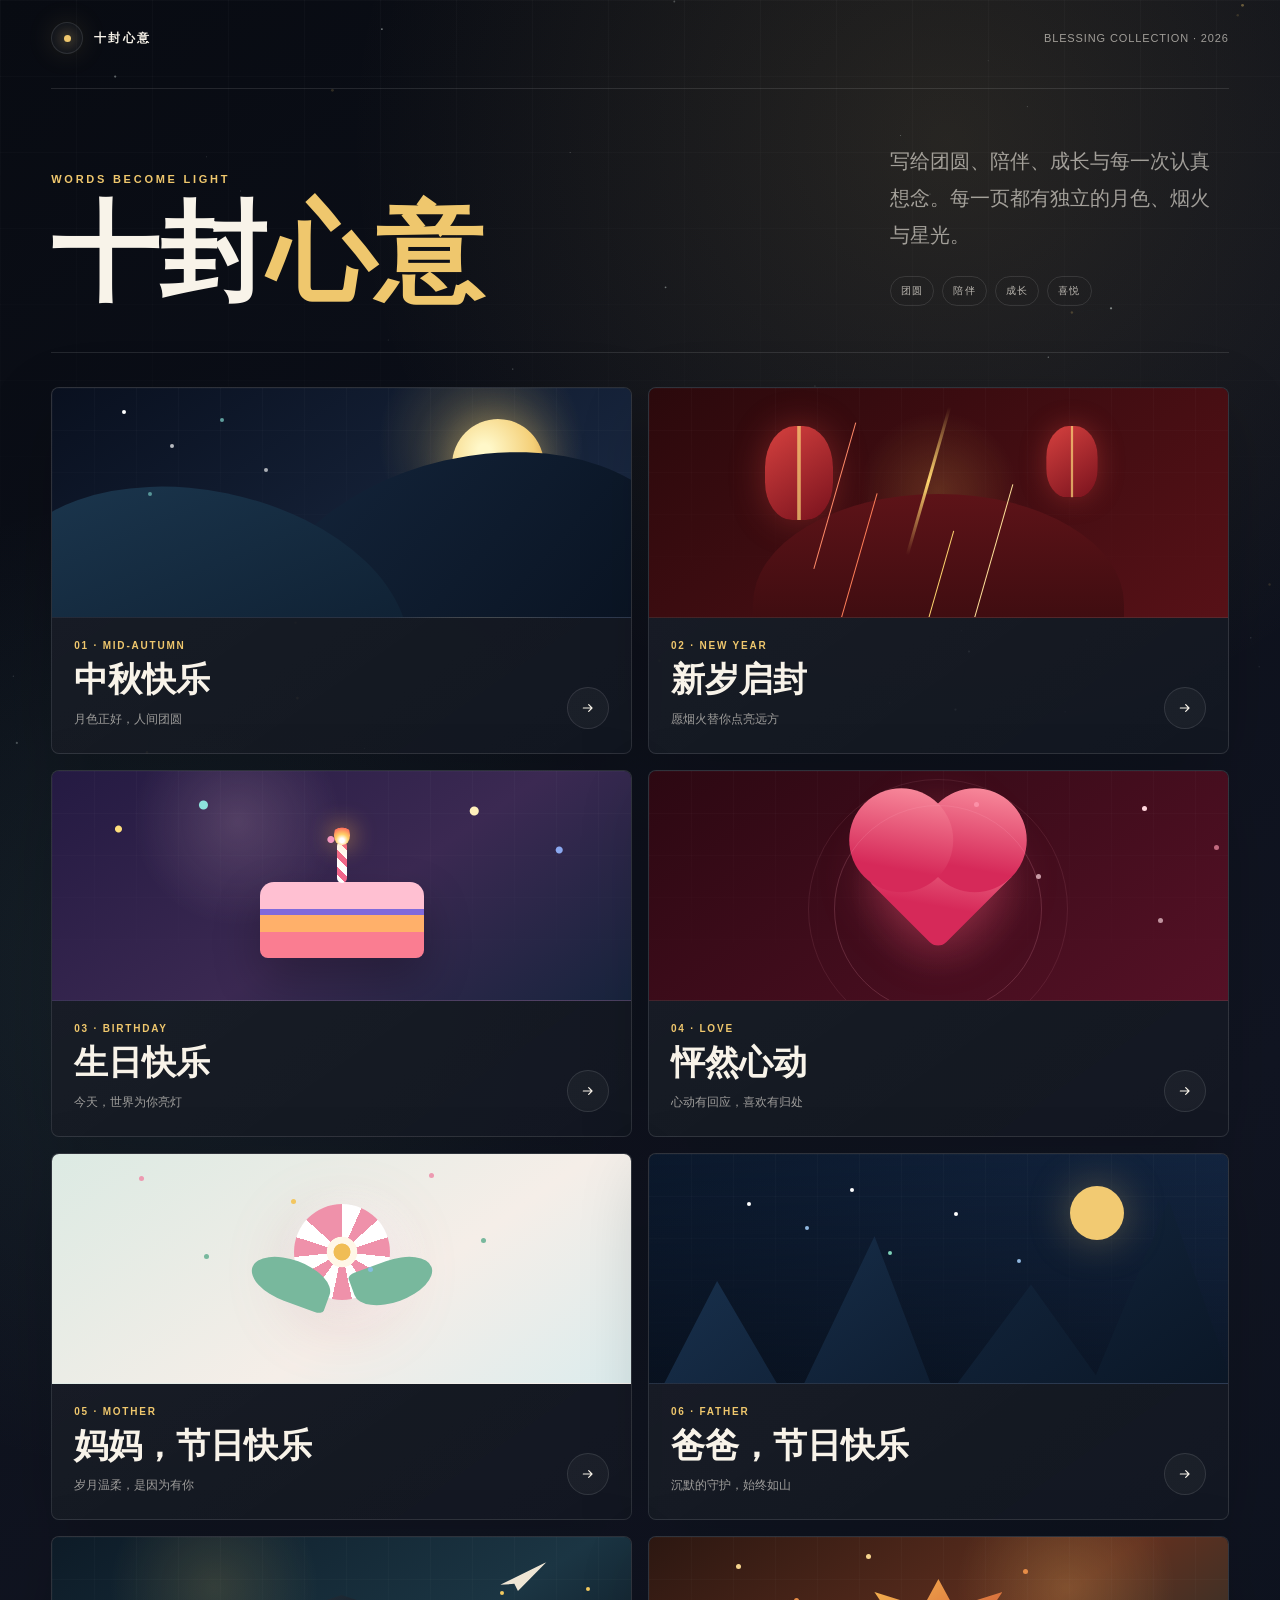
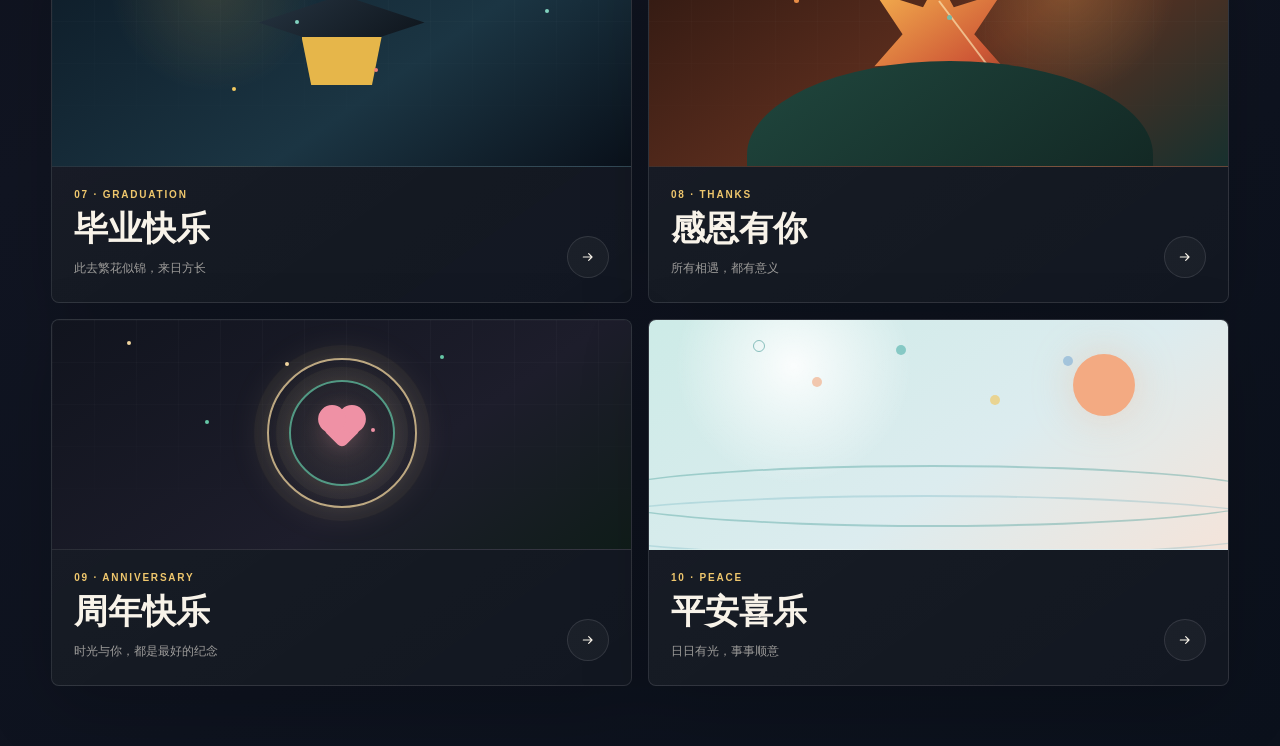
==== blessings/index.html @ c6221e1c "新增十款动态祝福网页" ====
<!doctype html>
<html lang="zh-CN">
<head>
    <meta charset="UTF-8">
    <meta name="viewport" content="width=device-width, initial-scale=1.0">
    <meta name="theme-color" content="#080b12">
    <meta name="description" content="十封可分享的动态祝福网页作品集">
    <title>十封心意 · 祝福作品集</title>
    <link rel="icon" href="assets/favicon.svg" type="image/svg+xml">
    <link rel="stylesheet" href="assets/gallery.css">
</head>
<body>
    <canvas id="atmosphere" aria-hidden="true"></canvas>

    <div class="gallery-shell">
        <header class="gallery-nav">
            <a class="gallery-brand" href="#collection">
                <span class="gallery-brand-mark" aria-hidden="true"></span>
                <span>十封心意</span>
            </a>
            <p class="nav-note">BLESSING COLLECTION · 2026</p>
        </header>

        <main>
            <section class="gallery-hero" aria-labelledby="page-title">
                <div>
                    <p class="hero-kicker">Words become light</p>
                    <h1 id="page-title" class="hero-title">十封<span>心意</span></h1>
                </div>
                <div class="hero-aside">
                    <p>写给团圆、陪伴、成长与每一次认真想念。每一页都有独立的月色、烟火与星光。</p>
                    <div class="hero-meta" aria-label="祝福主题">
                        <span>团圆</span>
                        <span>陪伴</span>
                        <span>成长</span>
                        <span>喜悦</span>
                    </div>
                </div>
            </section>

            <section id="collection" class="wish-grid" aria-label="十封祝福">
                <a class="wish-card" href="01-mid-autumn.html" data-theme="mid-autumn">
                    <div class="mini-scene" aria-hidden="true">
                        <span class="scene-a"></span>
                        <span class="scene-b"></span>
                        <span class="scene-c"></span>
                        <span class="scene-d"></span>
                    </div>
                    <div class="card-copy">
                        <div>
                            <span class="card-index">01 · MID-AUTUMN</span>
                            <h2>中秋快乐</h2>
                            <p>月色正好，人间团圆</p>
                        </div>
                        <span class="card-arrow" aria-hidden="true">
                            <svg viewBox="0 0 24 24"><path d="M5 12h13M13 7l5 5-5 5"/></svg>
                        </span>
                    </div>
                </a>

                <a class="wish-card" href="02-new-year.html" data-theme="new-year">
                    <div class="mini-scene" aria-hidden="true">
                        <span class="scene-a"></span>
                        <span class="scene-b"></span>
                        <span class="scene-c"></span>
                        <span class="scene-d"></span>
                    </div>
                    <div class="card-copy">
                        <div>
                            <span class="card-index">02 · NEW YEAR</span>
                            <h2>新岁启封</h2>
                            <p>愿烟火替你点亮远方</p>
                        </div>
                        <span class="card-arrow" aria-hidden="true">
                            <svg viewBox="0 0 24 24"><path d="M5 12h13M13 7l5 5-5 5"/></svg>
                        </span>
                    </div>
                </a>

                <a class="wish-card" href="03-birthday.html" data-theme="birthday">
                    <div class="mini-scene" aria-hidden="true">
                        <span class="scene-a"></span>
                        <span class="scene-b"></span>
                        <span class="scene-c"></span>
                        <span class="scene-d"></span>
                    </div>
                    <div class="card-copy">
                        <div>
                            <span class="card-index">03 · BIRTHDAY</span>
                            <h2>生日快乐</h2>
                            <p>今天，世界为你亮灯</p>
                        </div>
                        <span class="card-arrow" aria-hidden="true">
                            <svg viewBox="0 0 24 24"><path d="M5 12h13M13 7l5 5-5 5"/></svg>
                        </span>
                    </div>
                </a>

                <a class="wish-card" href="04-valentine.html" data-theme="valentine">
                    <div class="mini-scene" aria-hidden="true">
                        <span class="scene-a"></span>
                        <span class="scene-b"></span>
                        <span class="scene-c"></span>
                        <span class="scene-d"></span>
                    </div>
                    <div class="card-copy">
                        <div>
                            <span class="card-index">04 · LOVE</span>
                            <h2>怦然心动</h2>
                            <p>心动有回应，喜欢有归处</p>
                        </div>
                        <span class="card-arrow" aria-hidden="true">
                            <svg viewBox="0 0 24 24"><path d="M5 12h13M13 7l5 5-5 5"/></svg>
                        </span>
                    </div>
                </a>

                <a class="wish-card" href="05-mothers-day.html" data-theme="mothers-day">
                    <div class="mini-scene" aria-hidden="true">
                        <span class="scene-a"></span>
                        <span class="scene-b"></span>
                        <span class="scene-c"></span>
                        <span class="scene-d"></span>
                    </div>
                    <div class="card-copy">
                        <div>
                            <span class="card-index">05 · MOTHER</span>
                            <h2>妈妈，节日快乐</h2>
                            <p>岁月温柔，是因为有你</p>
                        </div>
                        <span class="card-arrow" aria-hidden="true">
                            <svg viewBox="0 0 24 24"><path d="M5 12h13M13 7l5 5-5 5"/></svg>
                        </span>
                    </div>
                </a>

                <a class="wish-card" href="06-fathers-day.html" data-theme="fathers-day">
                    <div class="mini-scene" aria-hidden="true">
                        <span class="scene-a"></span>
                        <span class="scene-b"></span>
                        <span class="scene-c"></span>
                        <span class="scene-d"></span>
                    </div>
                    <div class="card-copy">
                        <div>
                            <span class="card-index">06 · FATHER</span>
                            <h2>爸爸，节日快乐</h2>
                            <p>沉默的守护，始终如山</p>
                        </div>
                        <span class="card-arrow" aria-hidden="true">
                            <svg viewBox="0 0 24 24"><path d="M5 12h13M13 7l5 5-5 5"/></svg>
                        </span>
                    </div>
                </a>

                <a class="wish-card" href="07-graduation.html" data-theme="graduation">
                    <div class="mini-scene" aria-hidden="true">
                        <span class="scene-a"></span>
                        <span class="scene-b"></span>
                        <span class="scene-c"></span>
                        <span class="scene-d"></span>
                    </div>
                    <div class="card-copy">
                        <div>
                            <span class="card-index">07 · GRADUATION</span>
                            <h2>毕业快乐</h2>
                            <p>此去繁花似锦，来日方长</p>
                        </div>
                        <span class="card-arrow" aria-hidden="true">
                            <svg viewBox="0 0 24 24"><path d="M5 12h13M13 7l5 5-5 5"/></svg>
                        </span>
                    </div>
                </a>

                <a class="wish-card" href="08-thanksgiving.html" data-theme="thanksgiving">
                    <div class="mini-scene" aria-hidden="true">
                        <span class="scene-a"></span>
                        <span class="scene-b"></span>
                        <span class="scene-c"></span>
                        <span class="scene-d"></span>
                    </div>
                    <div class="card-copy">
                        <div>
                            <span class="card-index">08 · THANKS</span>
                            <h2>感恩有你</h2>
                            <p>所有相遇，都有意义</p>
                        </div>
                        <span class="card-arrow" aria-hidden="true">
                            <svg viewBox="0 0 24 24"><path d="M5 12h13M13 7l5 5-5 5"/></svg>
                        </span>
                    </div>
                </a>

                <a class="wish-card" href="09-anniversary.html" data-theme="anniversary">
                    <div class="mini-scene" aria-hidden="true">
                        <span class="scene-a"></span>
                        <span class="scene-b"></span>
                        <span class="scene-c"></span>
                        <span class="scene-d"></span>
                    </div>
                    <div class="card-copy">
                        <div>
                            <span class="card-index">09 · ANNIVERSARY</span>
                            <h2>周年快乐</h2>
                            <p>时光与你，都是最好的纪念</p>
                        </div>
                        <span class="card-arrow" aria-hidden="true">
                            <svg viewBox="0 0 24 24"><path d="M5 12h13M13 7l5 5-5 5"/></svg>
                        </span>
                    </div>
                </a>

                <a class="wish-card" href="10-peace.html" data-theme="peace">
                    <div class="mini-scene" aria-hidden="true">
                        <span class="scene-a"></span>
                        <span class="scene-b"></span>
                        <span class="scene-c"></span>
                        <span class="scene-d"></span>
                    </div>
                    <div class="card-copy">
                        <div>
                            <span class="card-index">10 · PEACE</span>
                            <h2>平安喜乐</h2>
                            <p>日日有光，事事顺意</p>
                        </div>
                        <span class="card-arrow" aria-hidden="true">
                            <svg viewBox="0 0 24 24"><path d="M5 12h13M13 7l5 5-5 5"/></svg>
                        </span>
                    </div>
                </a>
            </section>
        </main>
    </div>

    <script src="assets/gallery.js"></script>
</body>
</html>
---- blessings/assets/gallery.css ----
:root {
    --page-bg: #080b12;
    --page-panel: rgba(16, 21, 31, 0.88);
    --page-ink: #f8f3e9;
    --page-muted: rgba(248, 243, 233, 0.6);
    --page-line: rgba(255, 255, 255, 0.11);
    --gold: #efc76d;
    --mint: #7bd4bf;
    --coral: #f58c7f;
    --font-display: "Songti SC", "STSong", "Noto Serif CJK SC", "Source Han Serif SC", serif;
    --font-ui: -apple-system, BlinkMacSystemFont, "PingFang SC", "Microsoft YaHei", sans-serif;
}

* {
    box-sizing: border-box;
}

html {
    min-width: 320px;
    background: var(--page-bg);
}

body {
    min-width: 320px;
    min-height: 100svh;
    margin: 0;
    overflow-x: hidden;
    color: var(--page-ink);
    background:
        radial-gradient(circle at 74% 6%, rgba(239, 199, 109, 0.12), transparent 25%),
        radial-gradient(circle at 12% 42%, rgba(123, 212, 191, 0.09), transparent 28%),
        linear-gradient(150deg, #080b12, #111522 58%, #0b111c);
    font-family: var(--font-ui);
    -webkit-font-smoothing: antialiased;
}

body::before {
    position: fixed;
    inset: 0;
    z-index: 0;
    pointer-events: none;
    background-image:
        linear-gradient(rgba(255, 255, 255, 0.025) 1px, transparent 1px),
        linear-gradient(90deg, rgba(255, 255, 255, 0.025) 1px, transparent 1px);
    background-size: 76px 76px;
    mask-image: linear-gradient(to bottom, #000, transparent 78%);
    content: "";
}

button,
a {
    -webkit-tap-highlight-color: transparent;
}

a:focus-visible,
button:focus-visible {
    outline: 2px solid var(--gold);
    outline-offset: 4px;
}

#atmosphere {
    position: fixed;
    inset: 0;
    z-index: 0;
    width: 100%;
    height: 100%;
    pointer-events: none;
}

.gallery-shell {
    position: relative;
    z-index: 2;
    width: min(100%, 1420px);
    margin: 0 auto;
    padding:
        max(22px, env(safe-area-inset-top))
        clamp(18px, 4vw, 54px)
        max(60px, env(safe-area-inset-bottom));
}

.gallery-nav {
    display: flex;
    align-items: center;
    justify-content: space-between;
    gap: 20px;
    padding-bottom: 34px;
}

.gallery-brand {
    display: inline-flex;
    align-items: center;
    gap: 11px;
    color: var(--page-ink);
    font-size: 12px;
    font-weight: 700;
    letter-spacing: 0.18em;
    text-decoration: none;
    text-transform: uppercase;
}

.gallery-brand-mark {
    display: grid;
    width: 32px;
    height: 32px;
    place-items: center;
    border: 1px solid var(--page-line);
    border-radius: 50%;
    color: var(--gold);
    background: rgba(255, 255, 255, 0.045);
    box-shadow: 0 0 28px rgba(239, 199, 109, 0.12);
}

.gallery-brand-mark::after {
    width: 7px;
    height: 7px;
    border-radius: 50%;
    background: currentColor;
    box-shadow: 0 0 13px currentColor;
    content: "";
}

.nav-note {
    margin: 0;
    color: var(--page-muted);
    font-size: 11px;
    letter-spacing: 0.08em;
}

.gallery-hero {
    display: grid;
    grid-template-columns: minmax(0, 1.4fr) minmax(260px, 0.6fr);
    gap: 48px;
    align-items: end;
    padding: 54px 0 46px;
    border-top: 1px solid var(--page-line);
    border-bottom: 1px solid var(--page-line);
}

.hero-kicker {
    margin: 0 0 16px;
    color: var(--gold);
    font-size: 11px;
    font-weight: 700;
    letter-spacing: 0.25em;
    text-transform: uppercase;
}

.hero-title {
    max-width: 880px;
    margin: 0;
    font-family: var(--font-display);
    font-size: clamp(3.5rem, 8.4vw, 8.3rem);
    font-weight: 600;
    line-height: 0.98;
    text-wrap: balance;
}

.hero-title span {
    color: var(--gold);
}

.hero-aside {
    max-width: 390px;
    justify-self: end;
}

.hero-aside p {
    margin: 0;
    color: var(--page-muted);
    font-family: var(--font-display);
    font-size: clamp(1rem, 1.8vw, 1.22rem);
    line-height: 1.9;
}

.hero-meta {
    display: flex;
    flex-wrap: wrap;
    gap: 8px;
    margin-top: 22px;
}

.hero-meta span {
    padding: 7px 10px;
    border: 1px solid var(--page-line);
    border-radius: 999px;
    color: rgba(248, 243, 233, 0.72);
    font-size: 10px;
    letter-spacing: 0.12em;
}

.wish-grid {
    display: grid;
    grid-template-columns: repeat(2, minmax(0, 1fr));
    gap: 16px;
    padding-top: 34px;
}

.wish-card {
    --mx: 50%;
    --my: 50%;
    position: relative;
    display: grid;
    min-width: 0;
    overflow: hidden;
    border: 1px solid var(--page-line);
    border-radius: 8px;
    color: var(--page-ink);
    background:
        linear-gradient(145deg, rgba(255, 255, 255, 0.038), rgba(255, 255, 255, 0.012)),
        var(--page-panel);
    box-shadow: 0 22px 70px rgba(0, 0, 0, 0.18);
    text-decoration: none;
    opacity: 0;
    transform: translateY(28px);
    transition:
        opacity 0.8s cubic-bezier(0.16, 1, 0.3, 1),
        transform 0.45s cubic-bezier(0.16, 1, 0.3, 1),
        border-color 0.35s ease,
        box-shadow 0.35s ease;
}

.wish-card.is-visible {
    opacity: 1;
    transform: translateY(0);
}

.wish-card:hover {
    border-color: rgba(239, 199, 109, 0.42);
    box-shadow: 0 28px 84px rgba(0, 0, 0, 0.28);
    transform: translateY(-5px);
}

.wish-card::after {
    position: absolute;
    inset: 0;
    z-index: 3;
    pointer-events: none;
    background: radial-gradient(circle at var(--mx) var(--my), rgba(255, 255, 255, 0.11), transparent 26%);
    opacity: 0;
    content: "";
    transition: opacity 0.3s ease;
}

.wish-card:hover::after {
    opacity: 1;
}

.mini-scene {
    position: relative;
    min-height: 230px;
    overflow: hidden;
    border-bottom: 1px solid var(--page-line);
    background: #101725;
    isolation: isolate;
}

.mini-scene::before {
    position: absolute;
    inset: 0;
    z-index: 0;
    pointer-events: none;
    background-image:
        linear-gradient(rgba(255, 255, 255, 0.025) 1px, transparent 1px),
        linear-gradient(90deg, rgba(255, 255, 255, 0.025) 1px, transparent 1px);
    background-size: 42px 42px;
    content: "";
    mask-image: linear-gradient(to bottom, #000, transparent);
}

.mini-scene span {
    position: absolute;
    display: block;
    transition: transform 0.7s cubic-bezier(0.16, 1, 0.3, 1), opacity 0.5s ease;
}

.wish-card:hover .scene-a {
    transform: translate3d(0, -7px, 0) scale(1.035);
}

.wish-card:hover .scene-b {
    transform: translate3d(9px, -3px, 0);
}

.wish-card:hover .scene-c {
    transform: translate3d(-8px, -5px, 0);
}

.wish-card:hover .scene-d {
    transform: translate3d(0, -8px, 0) rotate(8deg);
}

.card-copy {
    display: grid;
    grid-template-columns: minmax(0, 1fr) auto;
    gap: 22px;
    align-items: end;
    padding: 22px 22px 24px;
}

.card-index {
    display: block;
    margin-bottom: 9px;
    color: var(--gold);
    font-size: 10px;
    font-weight: 700;
    letter-spacing: 0.18em;
}

.card-copy h2 {
    margin: 0;
    font-family: var(--font-display);
    font-size: clamp(1.55rem, 3vw, 2.15rem);
    font-weight: 600;
    line-height: 1.15;
}

.card-copy p {
    margin: 9px 0 0;
    color: var(--page-muted);
    font-size: 12px;
    line-height: 1.7;
}

.card-arrow {
    display: grid;
    width: 42px;
    height: 42px;
    place-items: center;
    border: 1px solid var(--page-line);
    border-radius: 50%;
    color: var(--page-ink);
    background: rgba(255, 255, 255, 0.035);
    transition: color 0.25s ease, background 0.25s ease, transform 0.25s ease;
}

.wish-card:hover .card-arrow {
    color: #11141a;
    background: var(--gold);
    transform: rotate(-8deg);
}

.card-arrow svg {
    width: 16px;
    height: 16px;
    fill: none;
    stroke: currentColor;
    stroke-linecap: round;
    stroke-linejoin: round;
    stroke-width: 1.8;
}

/* 中秋 */
.wish-card[data-theme="mid-autumn"] .mini-scene {
    background:
        radial-gradient(circle at 74% 23%, rgba(240, 199, 103, 0.24), transparent 22%),
        linear-gradient(145deg, #09101f, #1d2d48);
}

.wish-card[data-theme="mid-autumn"] .scene-a {
    top: 31px;
    right: 15%;
    width: 92px;
    height: 92px;
    border-radius: 50%;
    background: radial-gradient(circle at 35% 34%, #fff8c9 0 7%, #f4cf77 58%, #b77d32 100%);
    box-shadow: 0 0 44px rgba(247, 210, 117, 0.46);
}

.wish-card[data-theme="mid-autumn"] .scene-b {
    right: -10%;
    bottom: -50%;
    width: 74%;
    height: 120%;
    border-radius: 50% 50% 0 0;
    background: linear-gradient(145deg, #13243a, #08101d);
    transform: rotate(-13deg);
}

.wish-card[data-theme="mid-autumn"] .scene-c {
    bottom: -58%;
    left: -10%;
    width: 72%;
    height: 113%;
    border-radius: 50% 50% 0 0;
    background: linear-gradient(145deg, #1c3850, #0a1727);
    transform: rotate(12deg);
}

.wish-card[data-theme="mid-autumn"] .scene-d {
    top: 22px;
    left: 12%;
    width: 4px;
    height: 4px;
    border-radius: 50%;
    background: #fff;
    box-shadow:
        48px 34px 0 rgba(255, 255, 255, 0.7),
        98px 8px 0 rgba(128, 215, 205, 0.7),
        142px 58px 0 rgba(255, 255, 255, 0.65),
        26px 82px 0 rgba(128, 215, 205, 0.6);
}

/* 新年 */
.wish-card[data-theme="new-year"] .mini-scene {
    background:
        radial-gradient(circle at 50% 45%, rgba(255, 200, 92, 0.17), transparent 25%),
        linear-gradient(145deg, #2b090c, #571117);
}

.wish-card[data-theme="new-year"] .scene-a,
.wish-card[data-theme="new-year"] .scene-b {
    top: 38px;
    width: 68px;
    height: 94px;
    border-radius: 44% 44% 40% 40%;
    background:
        linear-gradient(90deg, transparent 47%, rgba(255, 222, 124, 0.68) 48% 52%, transparent 53%),
        linear-gradient(145deg, #d6413f, #78121d);
    box-shadow: 0 0 34px rgba(230, 74, 66, 0.35);
}

.wish-card[data-theme="new-year"] .scene-a {
    left: 20%;
}

.wish-card[data-theme="new-year"] .scene-b {
    right: 21%;
    transform: scale(0.76);
    transform-origin: top center;
}

.wish-card[data-theme="new-year"] .scene-c {
    bottom: -42%;
    left: 18%;
    width: 64%;
    height: 96%;
    border-radius: 50% 50% 0 0;
    background: linear-gradient(#5d1318, #29080b);
}

.wish-card[data-theme="new-year"] .scene-d {
    top: 16px;
    left: 48%;
    width: 3px;
    height: 154px;
    background: linear-gradient(transparent, #ffd56f, transparent);
    box-shadow:
        -86px 40px 0 -1px #ff8b69,
        82px 56px 0 -1px #ffe09a,
        -46px 102px 0 -1px #ff7f59,
        38px 117px 0 -1px #ffd56f;
    transform: rotate(16deg);
}

/* 生日 */
.wish-card[data-theme="birthday"] .mini-scene {
    background:
        radial-gradient(circle at 32% 22%, rgba(255, 206, 225, 0.17), transparent 24%),
        linear-gradient(145deg, #241a42, #3b2952 55%, #18243d);
}

.wish-card[data-theme="birthday"] .scene-a {
    bottom: 42px;
    left: 50%;
    width: 164px;
    height: 76px;
    border-radius: 14px 14px 8px 8px;
    background: linear-gradient(to bottom, #ffc0d2 0 36%, #806adb 36% 44%, #ffb06a 44% 66%, #fa7d91 66%);
    box-shadow: 0 20px 46px rgba(0, 0, 0, 0.26);
    transform: translateX(-50%);
}

.wish-card[data-theme="birthday"] .scene-b {
    bottom: 117px;
    left: calc(50% - 5px);
    width: 10px;
    height: 42px;
    border-radius: 5px;
    background: repeating-linear-gradient(45deg, #fff 0 6px, #f1658b 6px 12px);
}

.wish-card[data-theme="birthday"] .scene-c {
    bottom: 155px;
    left: calc(50% - 8px);
    width: 16px;
    height: 21px;
    border-radius: 50% 50% 45% 45%;
    background: radial-gradient(circle at 50% 78%, #fff 0 12%, #ffd168 34%, #ff735c 68%, transparent 72%);
    filter: drop-shadow(0 0 12px #ffb64b);
}

.wish-card[data-theme="birthday"] .scene-d {
    inset: 22px 24px auto;
    height: 150px;
    background-image:
        radial-gradient(circle at 8% 24%, #ffdf7c 0 3px, transparent 4px),
        radial-gradient(circle at 24% 8%, #8de3dc 0 4px, transparent 5px),
        radial-gradient(circle at 48% 31%, #f497c0 0 3px, transparent 4px),
        radial-gradient(circle at 75% 12%, #fff0bb 0 4px, transparent 5px),
        radial-gradient(circle at 91% 38%, #8aa8ef 0 3px, transparent 4px);
}

/* 情人节 */
.wish-card[data-theme="valentine"] .mini-scene {
    background:
        radial-gradient(circle at 50% 52%, rgba(255, 104, 135, 0.19), transparent 28%),
        linear-gradient(145deg, #2c0812, #551126);
}

.wish-card[data-theme="valentine"] .scene-a {
    top: 54px;
    left: calc(50% - 52px);
    width: 104px;
    height: 104px;
    border-radius: 12px 0 12px 12px;
    background: linear-gradient(145deg, #ff9ea9, #d62959 70%);
    box-shadow: 0 0 52px rgba(255, 88, 122, 0.42);
    transform: rotate(45deg);
}

.wish-card[data-theme="valentine"] .scene-a::before,
.wish-card[data-theme="valentine"] .scene-a::after {
    position: absolute;
    width: 100%;
    height: 100%;
    border-radius: 50%;
    background: inherit;
    content: "";
}

.wish-card[data-theme="valentine"] .scene-a::before {
    top: -50%;
}

.wish-card[data-theme="valentine"] .scene-a::after {
    left: -50%;
}

.wish-card[data-theme="valentine"] .scene-b,
.wish-card[data-theme="valentine"] .scene-c {
    top: 34px;
    left: calc(50% - 104px);
    width: 208px;
    height: 208px;
    border: 1px solid rgba(255, 165, 184, 0.19);
    border-radius: 50%;
}

.wish-card[data-theme="valentine"] .scene-c {
    top: 8px;
    left: calc(50% - 130px);
    width: 260px;
    height: 260px;
    border-color: rgba(255, 165, 184, 0.1);
}

.wish-card[data-theme="valentine"] .scene-d {
    top: 35px;
    right: 14%;
    width: 5px;
    height: 5px;
    border-radius: 50%;
    background: #ffd5dc;
    box-shadow:
        -106px 68px 0 rgba(255, 215, 223, 0.7),
        -168px -4px 0 rgba(255, 154, 177, 0.75),
        16px 112px 0 rgba(255, 220, 226, 0.65),
        72px 39px 0 rgba(255, 154, 177, 0.66);
}

/* 母亲节 */
.wish-card[data-theme="mothers-day"] .mini-scene {
    background:
        radial-gradient(circle at 52% 45%, rgba(255, 255, 255, 0.82), transparent 23%),
        linear-gradient(145deg, #dceae3, #f5eee8 60%, #dceced);
}

.wish-card[data-theme="mothers-day"] .scene-a {
    top: 50px;
    left: calc(50% - 48px);
    width: 96px;
    height: 96px;
    border-radius: 50%;
    background:
        radial-gradient(circle at 50% 50%, #f0bd55 0 12%, #fff7e7 13% 22%, transparent 23%),
        conic-gradient(
            from -24deg,
            #ef91aa 0 24deg,
            #fff 24deg 48deg,
            #ef91aa 48deg 72deg,
            #fff 72deg 96deg,
            #ef91aa 96deg 120deg,
            #fff 120deg 144deg,
            #ef91aa 144deg 168deg,
            #fff 168deg 192deg,
            #ef91aa 192deg 216deg,
            #fff 216deg 240deg,
            #ef91aa 240deg 264deg,
            #fff 264deg 288deg,
            #ef91aa 288deg 312deg,
            #fff 312deg 336deg,
            #ef91aa 336deg 360deg
        );
    filter: drop-shadow(0 18px 34px rgba(183, 89, 111, 0.22));
}

.wish-card[data-theme="mothers-day"] .scene-b,
.wish-card[data-theme="mothers-day"] .scene-c {
    top: 106px;
    width: 82px;
    height: 42px;
    border-radius: 50% 50% 10% 50%;
    background: #78b89d;
}

.wish-card[data-theme="mothers-day"] .scene-b {
    left: calc(50% - 92px);
    transform: rotate(20deg);
}

.wish-card[data-theme="mothers-day"] .scene-c {
    right: calc(50% - 92px);
    transform: rotate(160deg);
}

.wish-card[data-theme="mothers-day"] .scene-d {
    top: 22px;
    left: 15%;
    width: 5px;
    height: 5px;
    border-radius: 50%;
    background: #ed9ab1;
    box-shadow:
        65px 78px 0 #78b89d,
        152px 23px 0 #f3c65f,
        229px 91px 0 #83bedf,
        290px -3px 0 #ed9ab1,
        342px 62px 0 #78b89d;
}

/* 父亲节 */
.wish-card[data-theme="fathers-day"] .mini-scene {
    background:
        linear-gradient(to bottom, rgba(18, 36, 62, 0.08), rgba(4, 9, 17, 0.62)),
        linear-gradient(145deg, #0a172a, #172b4a);
}

.wish-card[data-theme="fathers-day"] .scene-a {
    right: -8%;
    bottom: -52%;
    width: 70%;
    height: 132%;
    background: linear-gradient(145deg, #152a44, #07101c);
    clip-path: polygon(0 100%, 40% 28%, 56% 58%, 74% 0, 100% 100%);
}

.wish-card[data-theme="fathers-day"] .scene-b {
    bottom: -62%;
    left: -10%;
    width: 68%;
    height: 130%;
    background: linear-gradient(145deg, #1b3655, #091322);
    clip-path: polygon(0 100%, 32% 18%, 51% 61%, 72% 3%, 100% 100%);
}

.wish-card[data-theme="fathers-day"] .scene-c {
    top: 32px;
    right: 18%;
    width: 54px;
    height: 54px;
    border-radius: 50%;
    background: #f2ca72;
    box-shadow: 0 0 42px rgba(242, 202, 114, 0.34);
}

.wish-card[data-theme="fathers-day"] .scene-d {
    top: 48px;
    left: 17%;
    width: 4px;
    height: 4px;
    border-radius: 50%;
    background: #fff;
    box-shadow:
        58px 24px 0 #91b7df,
        103px -14px 0 #fff,
        141px 49px 0 #7ed1b8,
        207px 10px 0 #fff,
        270px 57px 0 #91b7df;
}

/* 毕业 */
.wish-card[data-theme="graduation"] .mini-scene {
    background:
        radial-gradient(circle at 28% 22%, rgba(239, 197, 93, 0.15), transparent 23%),
        linear-gradient(145deg, #0d1b27, #1b3543 60%, #0a111b);
}

.wish-card[data-theme="graduation"] .scene-a {
    top: 58px;
    left: calc(50% - 83px);
    width: 166px;
    height: 78px;
    clip-path: polygon(50% 0, 100% 35%, 50% 70%, 0 35%);
    background: linear-gradient(145deg, #263441, #090e14);
    box-shadow: 0 16px 32px rgba(0, 0, 0, 0.3);
}

.wish-card[data-theme="graduation"] .scene-b {
    top: 100px;
    left: calc(50% - 40px);
    width: 80px;
    height: 48px;
    background: #e6b64a;
    clip-path: polygon(0 0, 100% 0, 88% 100%, 12% 100%);
}

.wish-card[data-theme="graduation"] .scene-c {
    top: 30px;
    right: 14%;
    width: 50px;
    height: 28px;
    background: #eee5d4;
    clip-path: polygon(0 45%, 100% 0, 32% 80%, 28% 52%);
    transform: rotate(-12deg);
}

.wish-card[data-theme="graduation"] .scene-d {
    top: 54px;
    right: 22%;
    width: 4px;
    height: 4px;
    border-radius: 50%;
    background: #f3c95f;
    box-shadow:
        45px 18px 0 #81d2bf,
        86px -4px 0 #f3c95f,
        -126px 77px 0 #f27f73,
        -205px 29px 0 #81d2bf,
        -268px 96px 0 #f3c95f;
}

/* 感恩 */
.wish-card[data-theme="thanksgiving"] .mini-scene {
    background:
        radial-gradient(circle at 72% 22%, rgba(245, 195, 104, 0.22), transparent 24%),
        linear-gradient(145deg, #2c1711, #61301f 55%, #17302e);
}

.wish-card[data-theme="thanksgiving"] .scene-a {
    top: 42px;
    left: calc(50% - 64px);
    width: 128px;
    height: 128px;
    background: linear-gradient(145deg, #f7b750, #ce5836 68%, #884126);
    clip-path: polygon(50% 0, 62% 22%, 100% 10%, 78% 43%, 100% 68%, 62% 66%, 50% 100%, 38% 66%, 0 68%, 22% 43%, 0 10%, 38% 22%);
    filter: drop-shadow(0 18px 32px rgba(0, 0, 0, 0.28));
}

.wish-card[data-theme="thanksgiving"] .scene-b {
    top: 64px;
    left: 50%;
    width: 2px;
    height: 82px;
    background: rgba(255, 239, 189, 0.62);
    transform: rotate(-37deg);
    transform-origin: top;
}

.wish-card[data-theme="thanksgiving"] .scene-c {
    right: 13%;
    bottom: -36%;
    width: 70%;
    height: 82%;
    border-radius: 50% 50% 0 0;
    background: linear-gradient(145deg, #20473e, #10221f);
}

.wish-card[data-theme="thanksgiving"] .scene-d {
    top: 27px;
    left: 15%;
    width: 5px;
    height: 5px;
    border-radius: 50%;
    background: #f6d48d;
    box-shadow:
        58px 34px 0 #e78d47,
        130px -10px 0 #f6d48d,
        211px 51px 0 #78b9a6,
        287px 5px 0 #e78d47;
}

/* 纪念日 */
.wish-card[data-theme="anniversary"] .mini-scene {
    background:
        radial-gradient(circle at 50% 50%, rgba(240, 212, 158, 0.13), transparent 26%),
        linear-gradient(145deg, #11141e, #1d1d2b 62%, #101d1a);
}

.wish-card[data-theme="anniversary"] .scene-a,
.wish-card[data-theme="anniversary"] .scene-b {
    top: 38px;
    left: calc(50% - 75px);
    width: 150px;
    height: 150px;
    border: 2px solid rgba(240, 212, 158, 0.76);
    border-radius: 50%;
    box-shadow:
        0 0 0 13px rgba(240, 212, 158, 0.04),
        0 0 40px rgba(240, 212, 158, 0.14);
}

.wish-card[data-theme="anniversary"] .scene-b {
    top: 60px;
    left: calc(50% - 53px);
    width: 106px;
    height: 106px;
    border-color: rgba(101, 199, 166, 0.72);
}

.wish-card[data-theme="anniversary"] .scene-c {
    top: 95px;
    left: calc(50% - 14px);
    width: 28px;
    height: 28px;
    border-radius: 6px;
    background: #ef91a5;
    transform: rotate(45deg);
    box-shadow: 0 0 25px rgba(239, 145, 165, 0.32);
}

.wish-card[data-theme="anniversary"] .scene-c::before,
.wish-card[data-theme="anniversary"] .scene-c::after {
    position: absolute;
    width: 100%;
    height: 100%;
    border-radius: 50%;
    background: inherit;
    content: "";
}

.wish-card[data-theme="anniversary"] .scene-c::before {
    top: -50%;
}

.wish-card[data-theme="anniversary"] .scene-c::after {
    left: -50%;
}

.wish-card[data-theme="anniversary"] .scene-d {
    top: 21px;
    left: 13%;
    width: 4px;
    height: 4px;
    border-radius: 50%;
    background: #f0d49e;
    box-shadow:
        78px 79px 0 #65c7a6,
        158px 21px 0 #f0d49e,
        244px 87px 0 #ef91a5,
        313px 14px 0 #65c7a6;
}

/* 平安喜乐 */
.wish-card[data-theme="peace"] .mini-scene {
    background:
        radial-gradient(circle at 25% 20%, rgba(255, 255, 255, 0.9), transparent 25%),
        linear-gradient(145deg, #cdebe7, #dcecef 58%, #f4e4da);
}

.wish-card[data-theme="peace"] .scene-a {
    top: 34px;
    right: 16%;
    width: 62px;
    height: 62px;
    border-radius: 50%;
    background: #f3aa82;
    box-shadow: 0 0 42px rgba(243, 170, 130, 0.38);
}

.wish-card[data-theme="peace"] .scene-b,
.wish-card[data-theme="peace"] .scene-c {
    right: -8%;
    bottom: 22px;
    width: 118%;
    height: 62px;
    border: 2px solid rgba(52, 146, 141, 0.35);
    border-radius: 50%;
}

.wish-card[data-theme="peace"] .scene-c {
    right: -12%;
    bottom: -8px;
    width: 128%;
    border-color: rgba(78, 160, 174, 0.24);
}

.wish-card[data-theme="peace"] .scene-d {
    top: 20px;
    left: 18%;
    width: 12px;
    height: 12px;
    border: 1px solid rgba(50, 143, 139, 0.54);
    border-radius: 50%;
    box-shadow:
        58px 36px 0 -1px rgba(243, 170, 130, 0.62),
        142px 4px 0 -1px rgba(85, 180, 173, 0.62),
        236px 54px 0 -1px rgba(240, 202, 108, 0.7),
        309px 15px 0 -1px rgba(129, 175, 214, 0.62);
}

@media (max-width: 900px) {
    .gallery-hero {
        grid-template-columns: 1fr;
        gap: 28px;
    }

    .hero-aside {
        max-width: 560px;
        justify-self: start;
    }

    .wish-grid {
        grid-template-columns: 1fr;
    }
}

@media (max-width: 620px) {
    .gallery-shell {
        padding-right: 15px;
        padding-left: 15px;
    }

    .gallery-nav {
        padding-bottom: 24px;
    }

    .nav-note {
        display: none;
    }

    .gallery-hero {
        padding: 38px 0 34px;
    }

    .hero-title {
        font-size: clamp(3.4rem, 18vw, 5.4rem);
    }

    .hero-aside p {
        font-size: 1rem;
    }

    .wish-grid {
        gap: 13px;
        padding-top: 24px;
    }

    .mini-scene {
        min-height: 205px;
    }

    .card-copy {
        padding: 19px 18px 20px;
    }
}

@media (prefers-reduced-motion: reduce) {
    .wish-card,
    .mini-scene span {
        transition: none !important;
    }
}
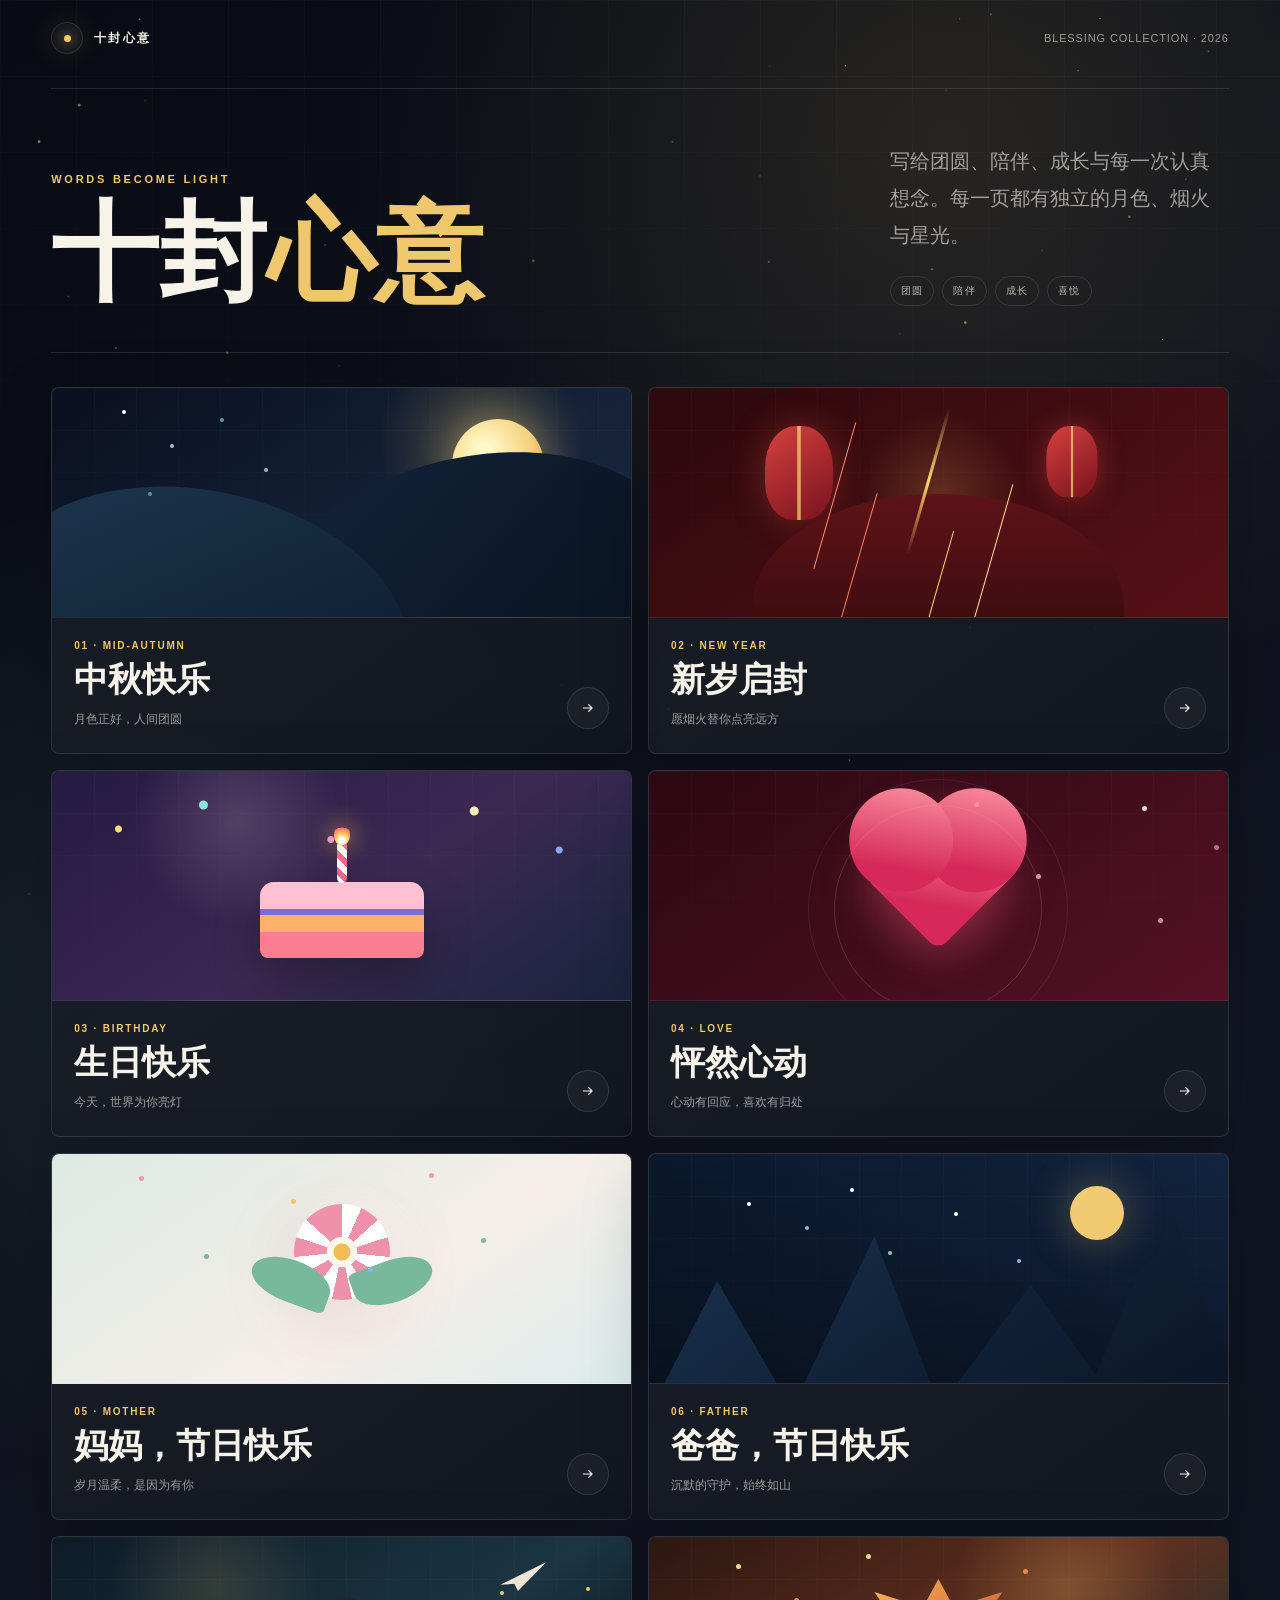
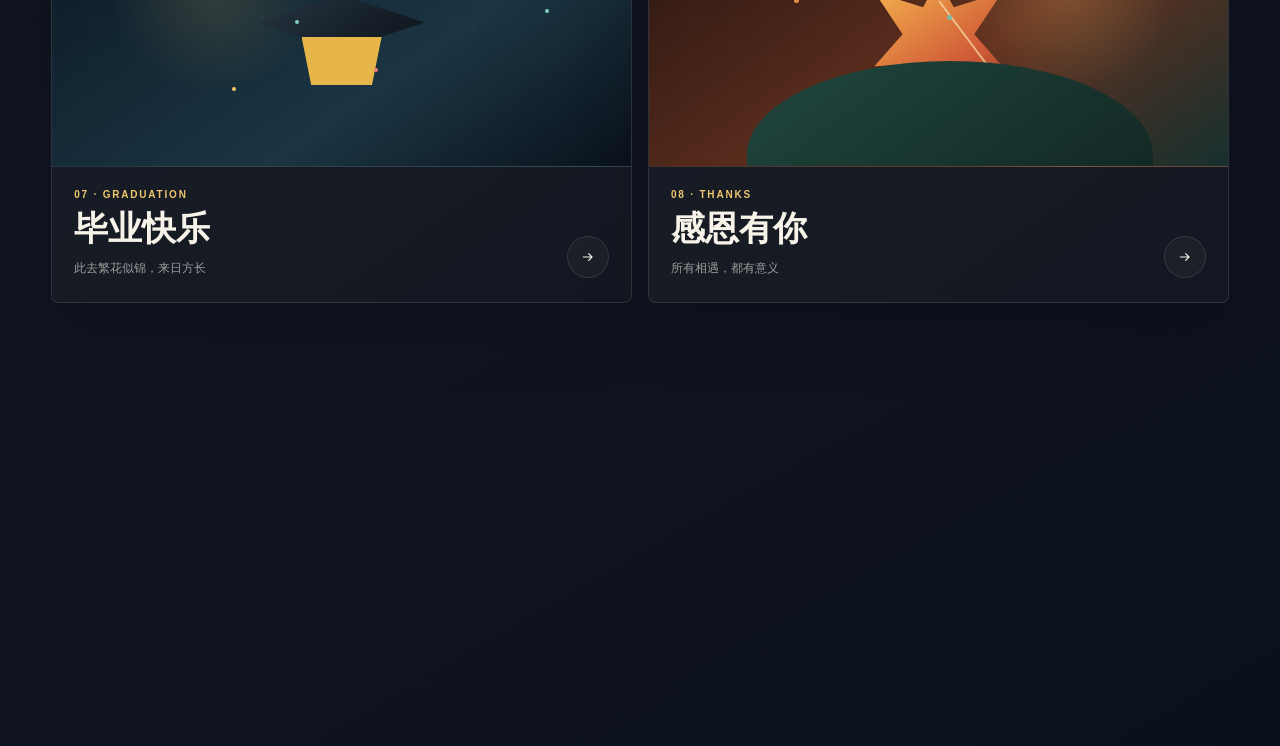
==== commit 2b59c1ec: "更新祝福页资源缓存版本" ====
--- a/blessings/index.html
+++ b/blessings/index.html
@@ -7,7 +7,7 @@
     <meta name="description" content="十封可分享的动态祝福网页作品集">
     <title>十封心意 · 祝福作品集</title>
     <link rel="icon" href="assets/favicon.svg" type="image/svg+xml">
-    <link rel="stylesheet" href="assets/gallery.css">
+    <link rel="stylesheet" href="assets/gallery.css?v=20260924-bgm">
 </head>
 <body>
     <canvas id="atmosphere" aria-hidden="true"></canvas>
@@ -232,6 +232,6 @@
         </main>
     </div>
 
-    <script src="assets/gallery.js"></script>
+    <script src="assets/gallery.js?v=20260924-bgm"></script>
 </body>
 </html>
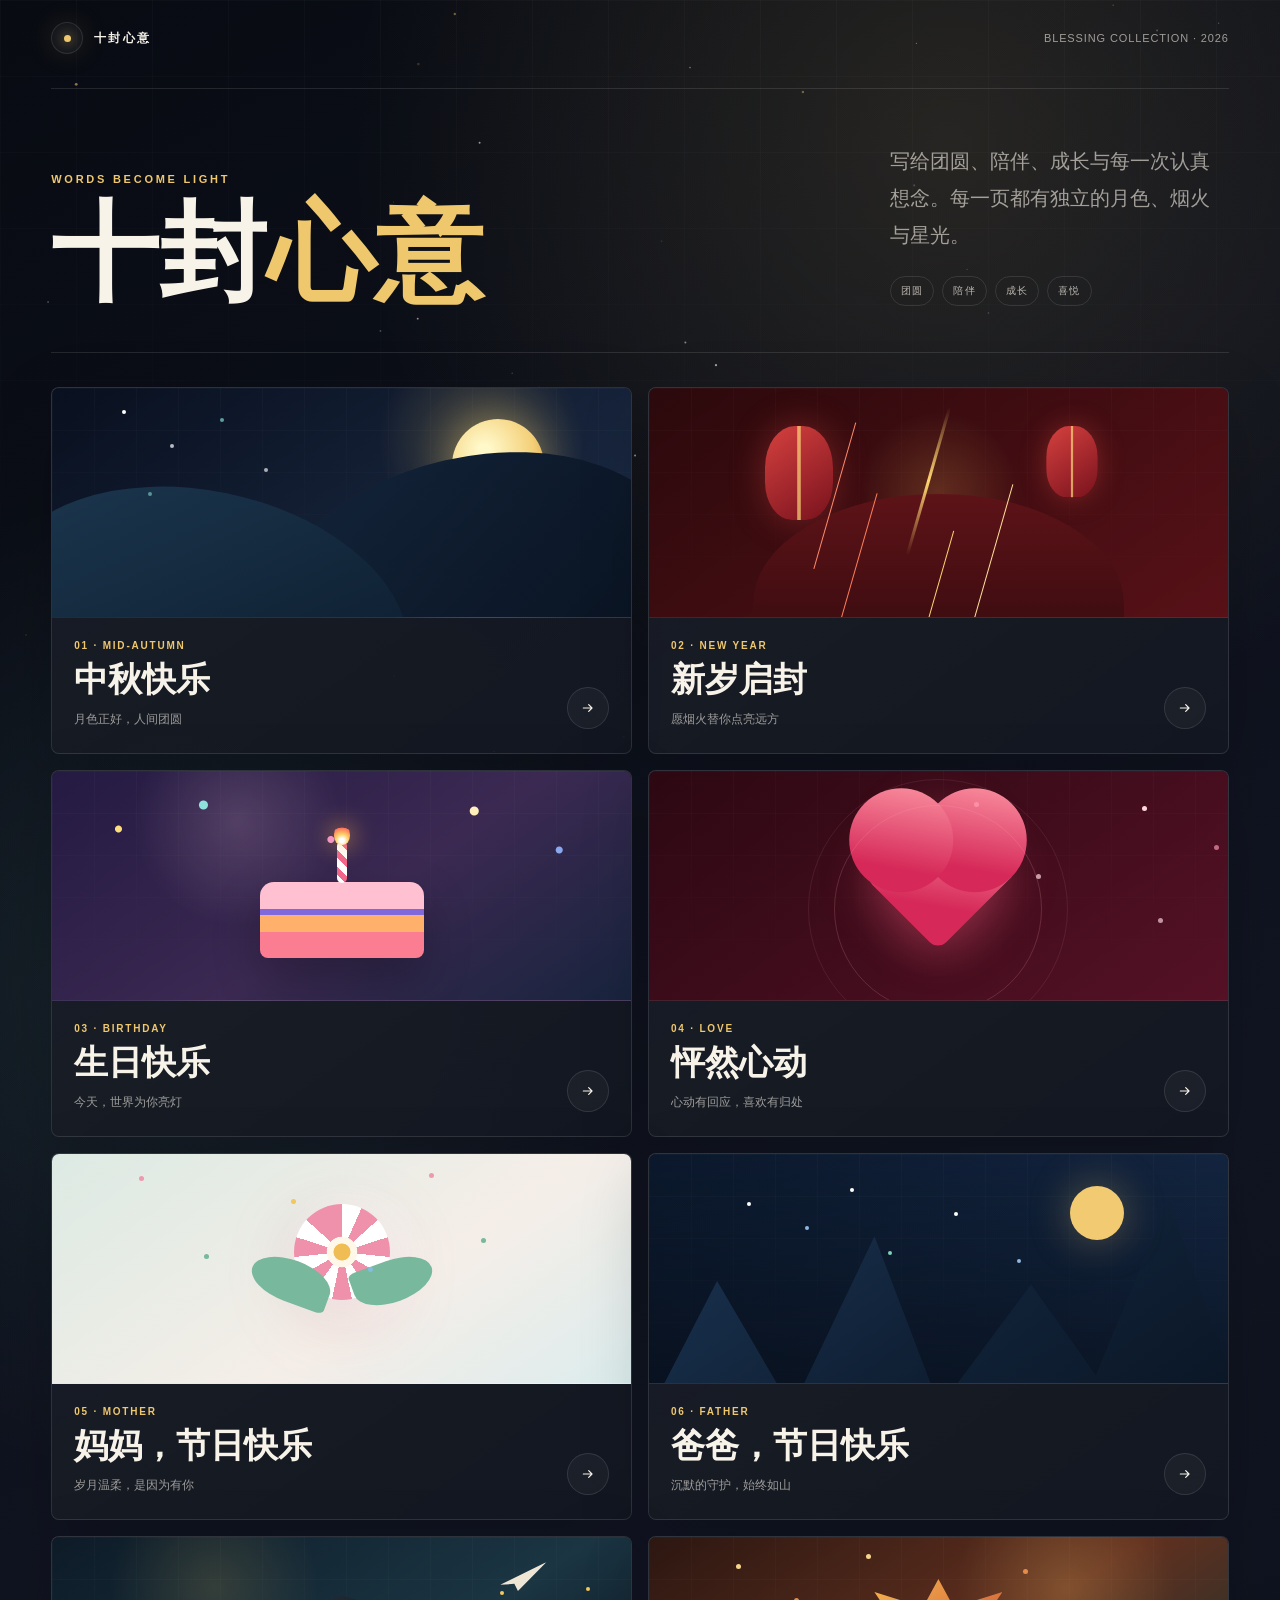
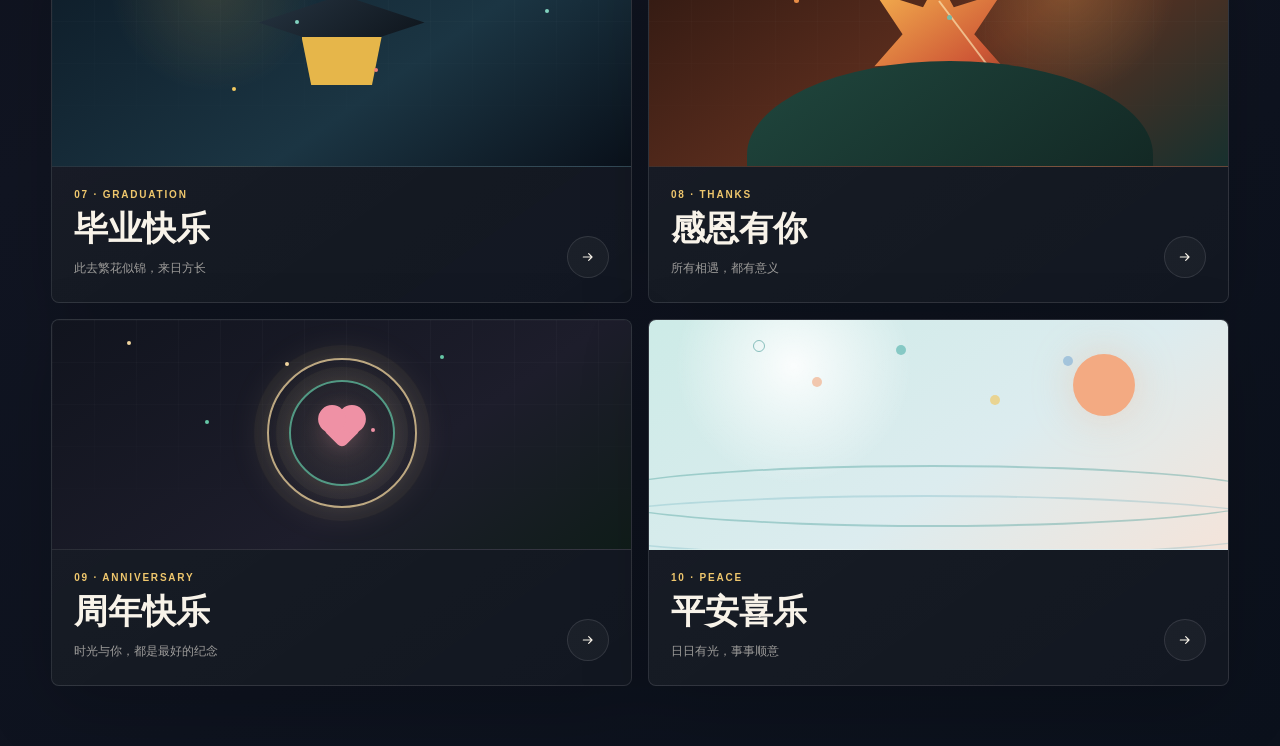
==== commit 141b1374: "新增百词爱心复刻并移除喧宾夺主标题" ====
--- a/blessings/index.html
+++ b/blessings/index.html
@@ -7,7 +7,7 @@
     <meta name="description" content="十封可分享的动态祝福网页作品集">
     <title>十封心意 · 祝福作品集</title>
     <link rel="icon" href="assets/favicon.svg" type="image/svg+xml">
-    <link rel="stylesheet" href="assets/gallery.css?v=20260924-bgm">
+    <link rel="stylesheet" href="assets/gallery.css?v=20260924-no-title">
 </head>
 <body>
     <canvas id="atmosphere" aria-hidden="true"></canvas>
@@ -232,6 +232,6 @@
         </main>
     </div>
 
-    <script src="assets/gallery.js?v=20260924-bgm"></script>
+    <script src="assets/gallery.js?v=20260924-no-title"></script>
 </body>
 </html>
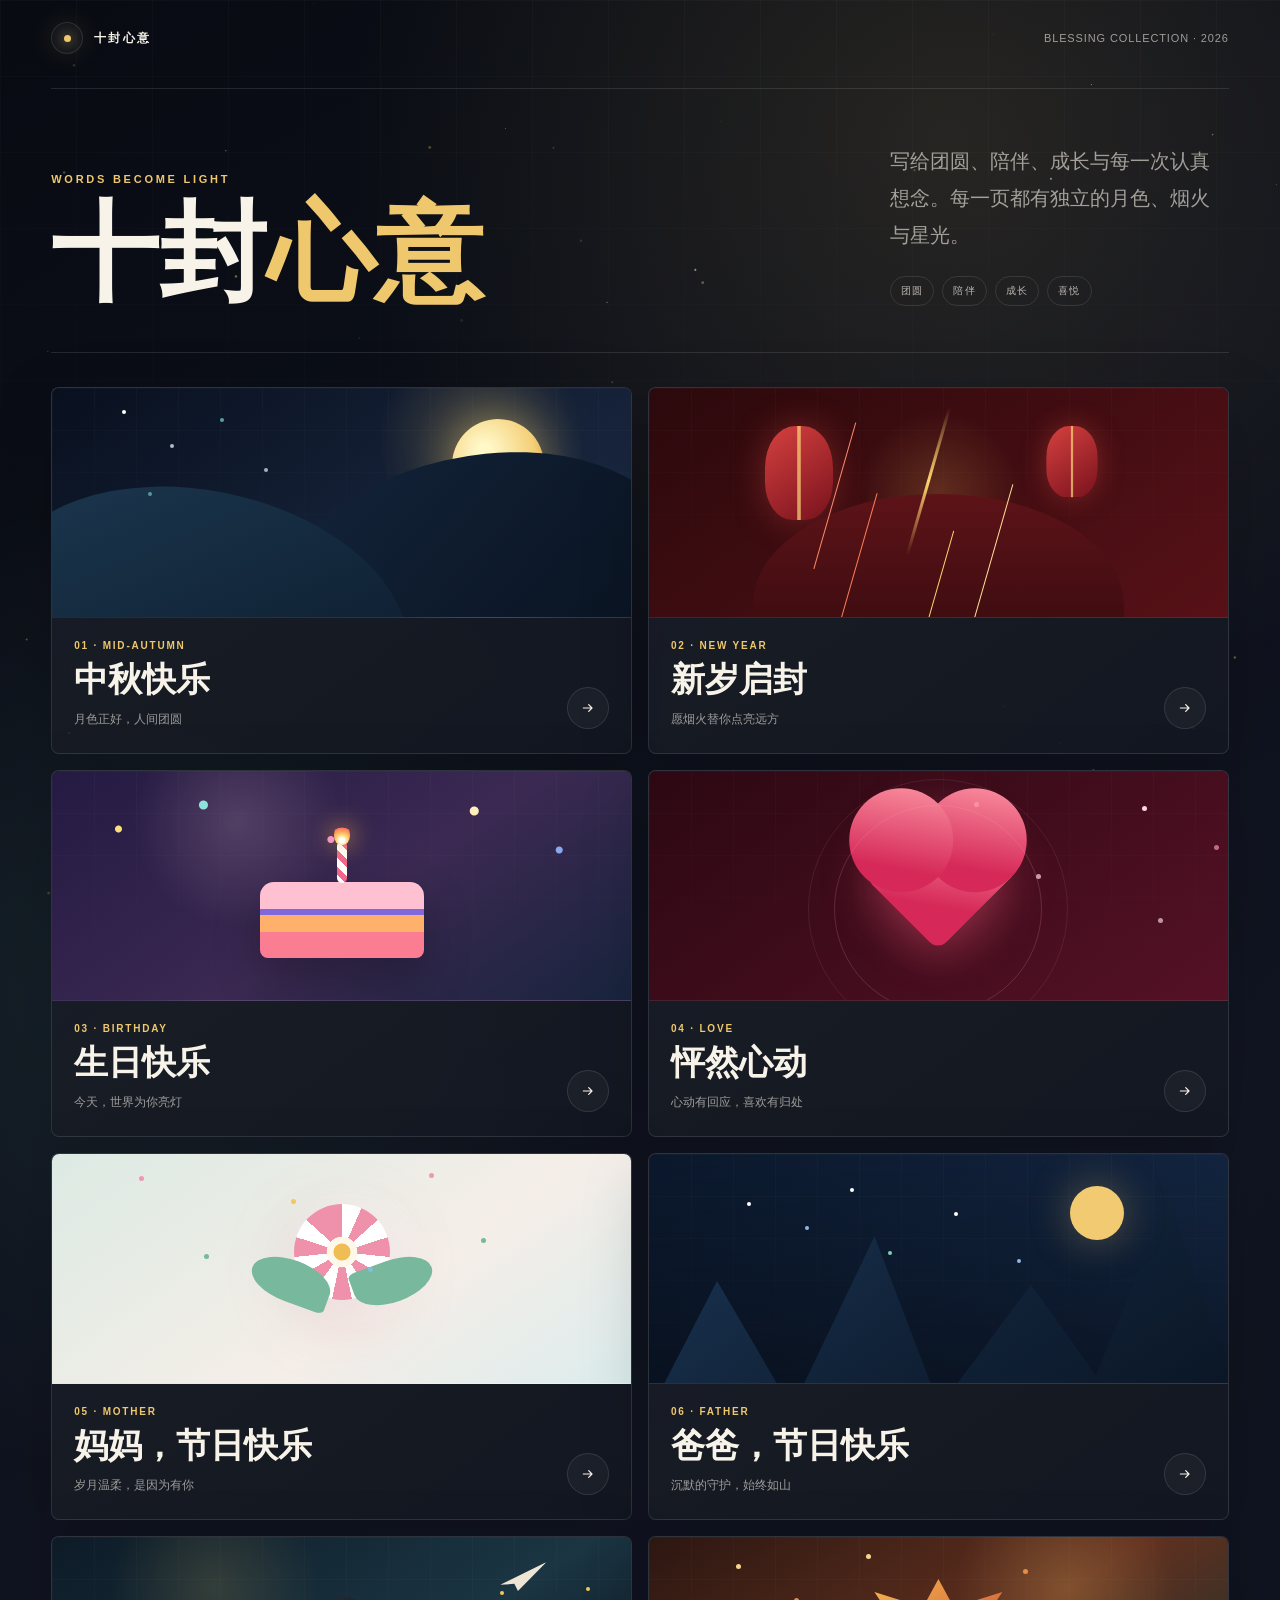
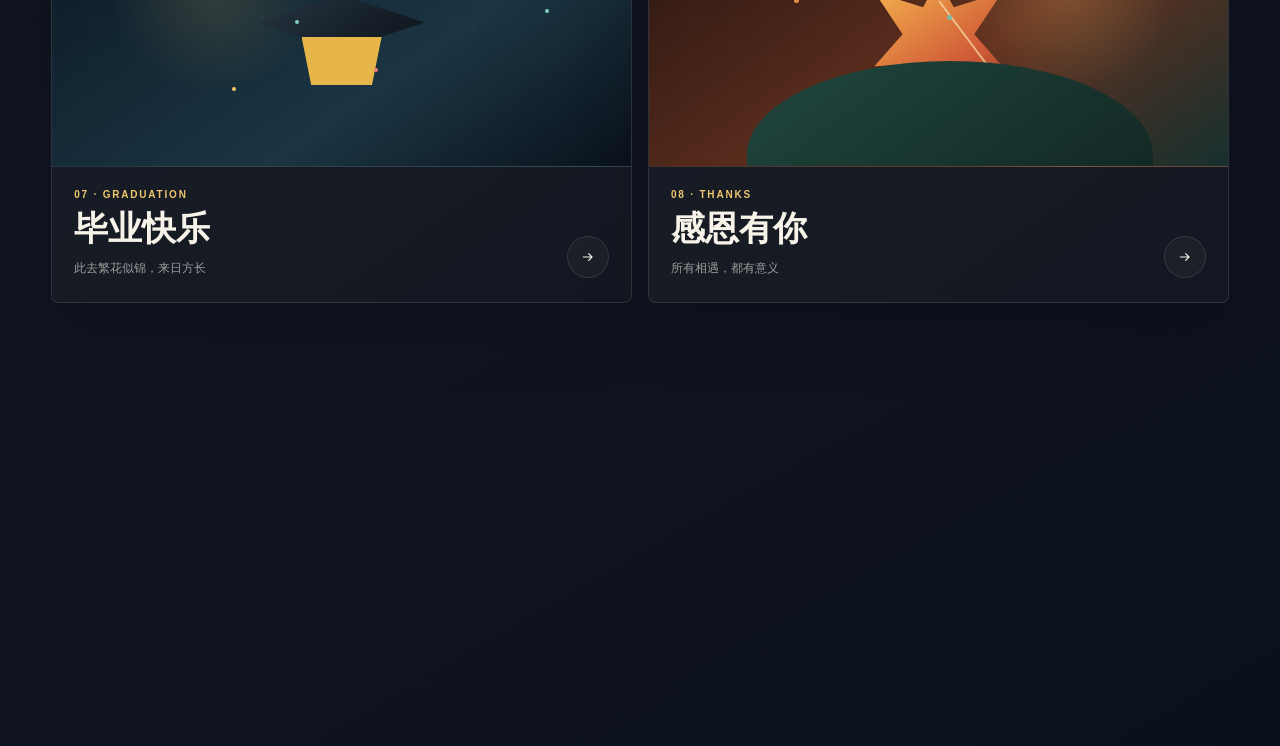
==== commit 13916a04: "十个节日统一加入复刻与创新双模式" ====
--- a/blessings/index.html
+++ b/blessings/index.html
@@ -7,7 +7,7 @@
     <meta name="description" content="十封可分享的动态祝福网页作品集">
     <title>十封心意 · 祝福作品集</title>
     <link rel="icon" href="assets/favicon.svg" type="image/svg+xml">
-    <link rel="stylesheet" href="assets/gallery.css?v=20260924-no-title">
+    <link rel="stylesheet" href="assets/gallery.css?v=20260924-fusion2">
 </head>
 <body>
     <canvas id="atmosphere" aria-hidden="true"></canvas>
@@ -232,6 +232,6 @@
         </main>
     </div>
 
-    <script src="assets/gallery.js?v=20260924-no-title"></script>
+    <script src="assets/gallery.js?v=20260924-fusion2"></script>
 </body>
 </html>
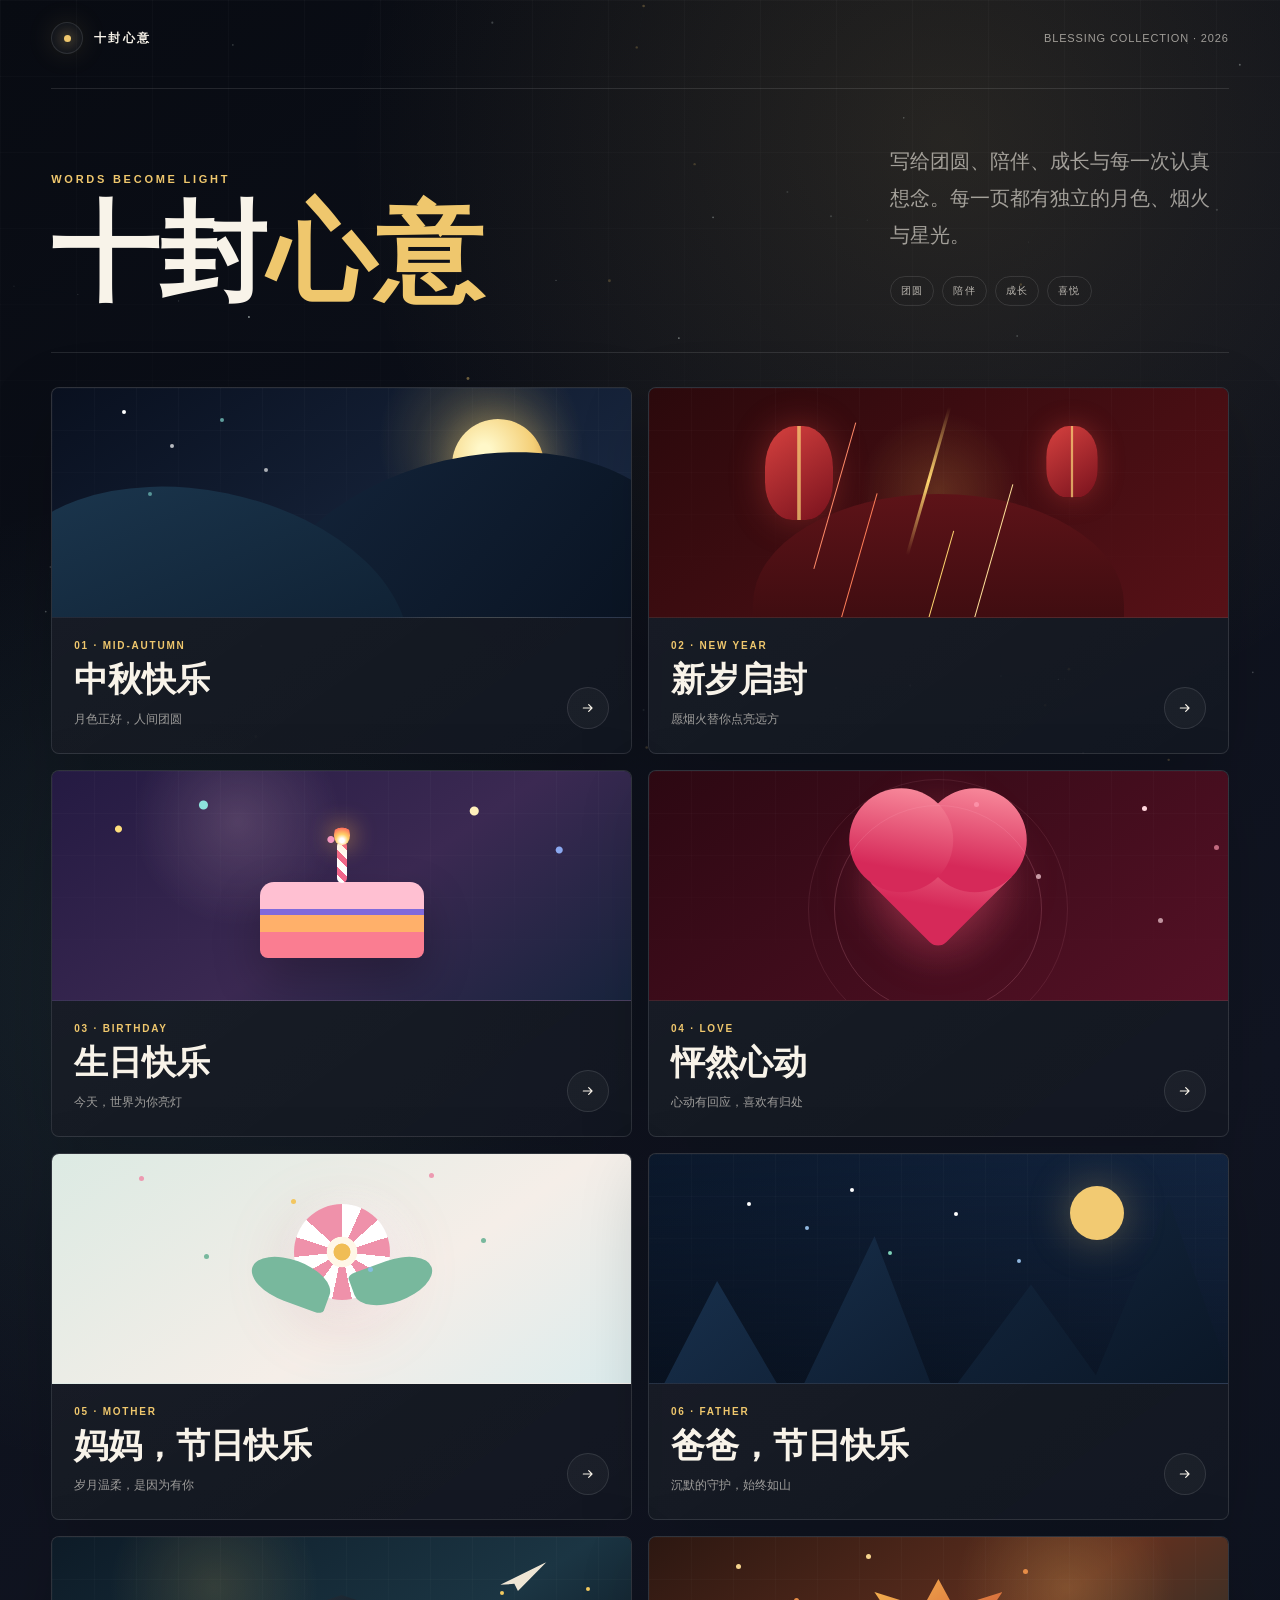
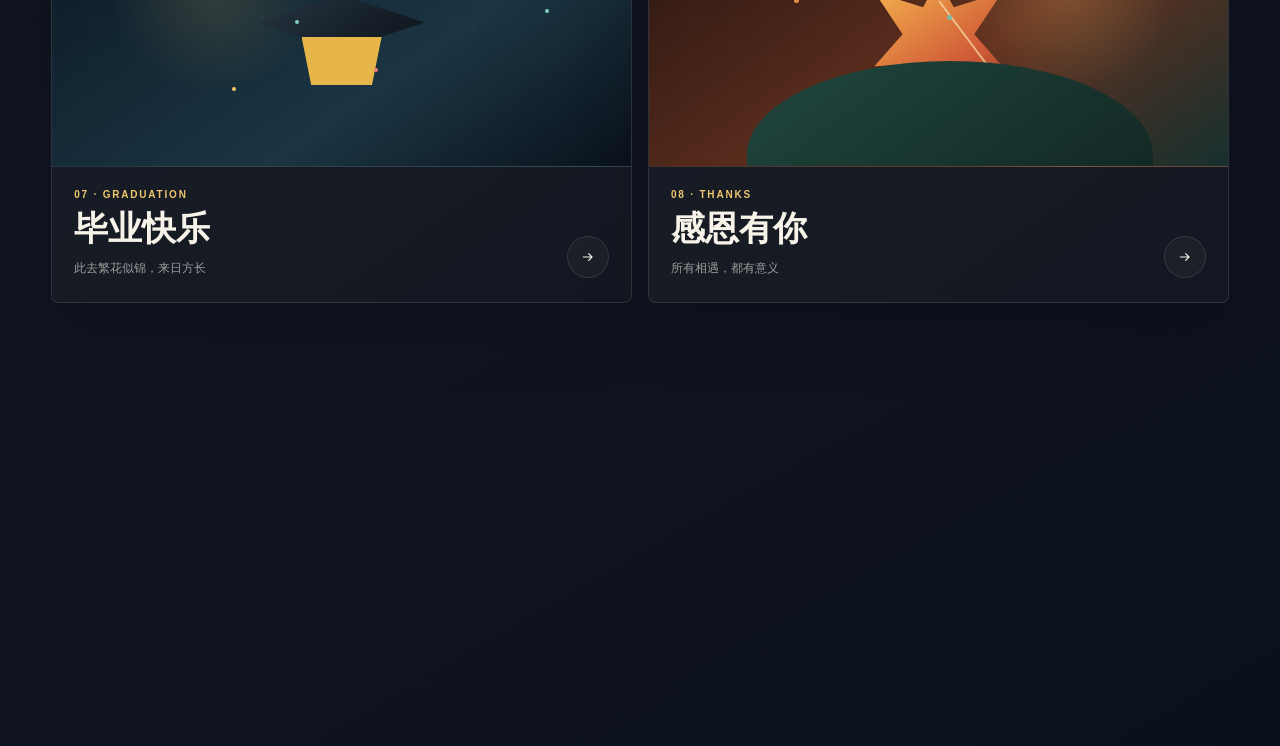
==== commit 1e7ce6f7: "强化十节双模式并统一纯黑粉色复刻效果" ====
--- a/blessings/index.html
+++ b/blessings/index.html
@@ -7,7 +7,7 @@
     <meta name="description" content="十封可分享的动态祝福网页作品集">
     <title>十封心意 · 祝福作品集</title>
     <link rel="icon" href="assets/favicon.svg" type="image/svg+xml">
-    <link rel="stylesheet" href="assets/gallery.css?v=20260924-fusion2">
+    <link rel="stylesheet" href="assets/gallery.css?v=20260924-strong">
 </head>
 <body>
     <canvas id="atmosphere" aria-hidden="true"></canvas>
@@ -232,6 +232,6 @@
         </main>
     </div>
 
-    <script src="assets/gallery.js?v=20260924-fusion2"></script>
+    <script src="assets/gallery.js?v=20260924-strong"></script>
 </body>
 </html>
